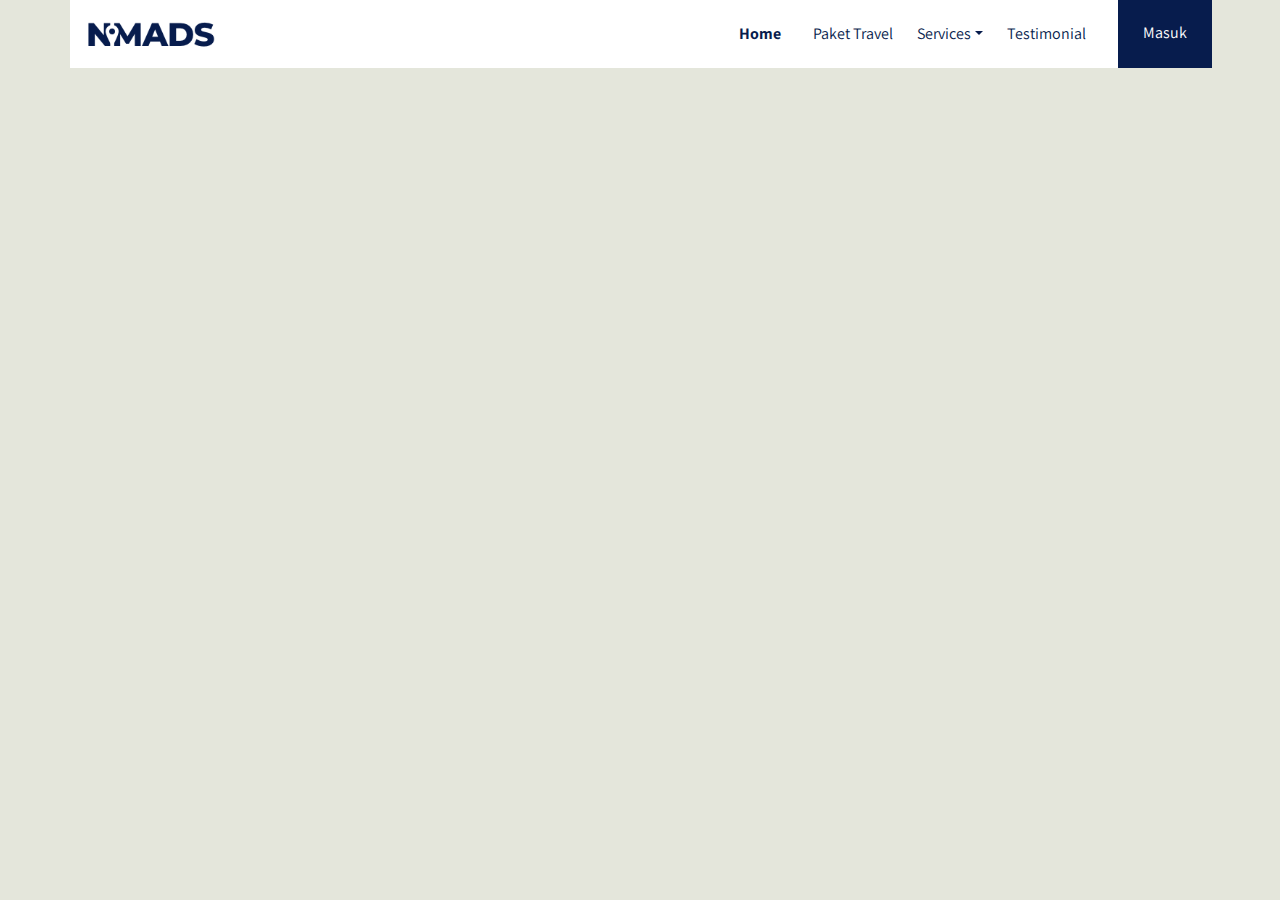
==== index.html @ 663cf674 "Complete Nav Home" ====
<!DOCTYPE html>
<html lang="en">
<head>
  <meta charset="UTF-8">
  <meta name="viewport" content="width=device-width, initial-scale=1.0">
  <title>Document</title>
  <link rel="stylesheet" href="frontend/libraries/bootstrap/css/bootstrap.css">

  <link href="https://fonts.googleapis.com/css2?family=Assistant:wght@200;300;400;500;600;700;800&family=Playfair+Display:ital,wght@0,400;0,500;0,600;0,700;0,800;0,900;1,400;1,500;1,600;1,700;1,800;1,900&display=swap" rel="stylesheet">

  <link rel="stylesheet" href="frontend/styles/main.css">
</head>
<body>

    <div class="container">
      <nav class="row navbar navbar-expand-lg navbar-light bg-white">
        <a href="#" class="navbar-brand">
          <img src="frontend/images/logo.png" alt="Logo NOMADS">
        </a>
        <button class="navbar-toggler navbar-toggler-right" type="button" data-toggle="collapse" data-target="#navb">
          <span class="navbar-toggler-icon"></span>
        </button>
        <div class="collapse navbar-collapse" id="navb">
          <ul class="navbar-nav ml-auto mr-3">
            <li class="nav-item mx-md-2">
              <a href="#" class="nav-link active">Home</a>
            </li>
            <li class="nav-item mx-md-2">
              <a href="#" class="nav-link">Paket Travel</a>
            </li>
            <li class="nav-item dropdown">
              <a href="#" class="nav-link dropdown-toggle" id="navbardrop" data-toggle="dropdown">Services</a>
              <div class="dropdown-menu">
                <a href="#" class="dropdown-item">Link</a>
                <a href="#" class="dropdown-item">Link</a>
                <a href="#" class="dropdown-item">Link</a>
              </div>
            </li>
            <li class="nav-item mx-md-2">
              <a href="#" class="nav-link">Testimonial</a>
            </li>
          </ul>

          <!-- Mobile Button -->
          <form class="form-inline d-sm-block d-md-none">
            <button class="btn btn-login my-2 my-sm-0">
              Masuk
            </button>
          </form>
          <!-- Dekstop Button -->
          <form class="form-inline my-2 my-lg-0 d-none d-md-block">
            <button class="btn btn-login btn-navbar-right my-2 my-sm-0 px-4">
              Masuk
            </button>
          </form>
        </div>
      </nav>
    </div>

  <script src="frontend/libraries/jquery/jquery-3.5.1.min.js"></script>
  <script src="frontend/libraries/bootstrap/js/bootstrap.js"></script>
  <script src="frontend/libraries/retina/retina.min.js"></script>
</body>
</html>
---- frontend/styles/main.css ----
body {
  background-color: #e4e6db;
  font-family: "Assistant", sans-serif;
  color: #071c4d;
}

.navbar-brand img {
  max-height: 40px;
}

.navbar-light .navbar-nav .nav-link {
  color: #071c4d;
}

.navbar-light .navbar-nav .nav-link.active {
  font-weight: bold;
  color: #071c4d;
}

.btn-navbar-right {
  margin-top: -10px !important;
  margin-bottom: -8px !important;
  margin-right: -18px !important;
  height: 70px;
  border-radius: 0;
}

.btn-login {
  background-color: #071c4d;
  color: #ffffff;
}

.btn-login:hover {
  background-color: #183987;
  color: #ffffff;
}
/*# sourceMappingURL=main.css.map */
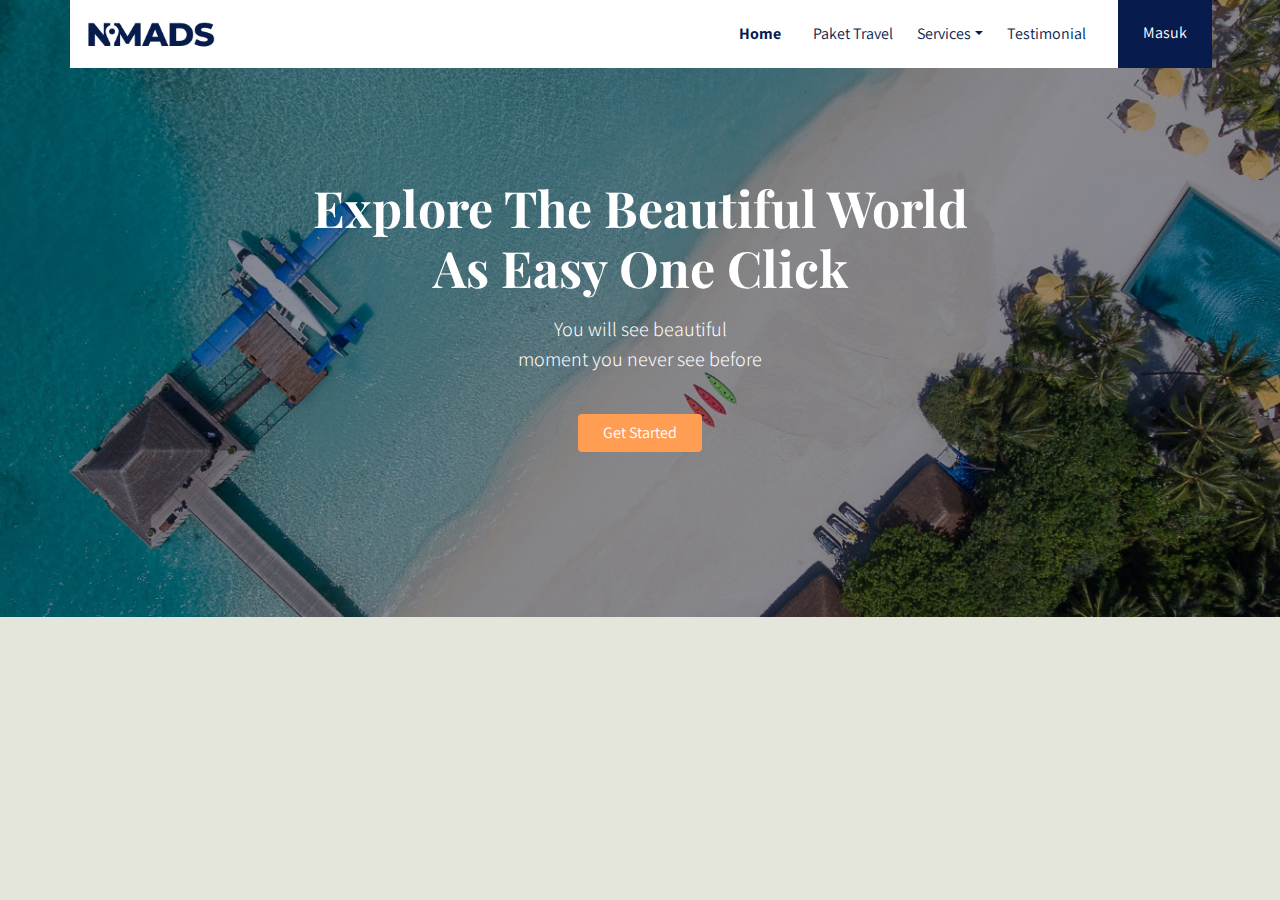
==== commit f3ceff05: "Header" ====
--- a/index.html
+++ b/index.html
@@ -12,50 +12,58 @@
 </head>
 <body>
 
-    <div class="container">
-      <nav class="row navbar navbar-expand-lg navbar-light bg-white">
-        <a href="#" class="navbar-brand">
-          <img src="frontend/images/logo.png" alt="Logo NOMADS">
-        </a>
-        <button class="navbar-toggler navbar-toggler-right" type="button" data-toggle="collapse" data-target="#navb">
-          <span class="navbar-toggler-icon"></span>
-        </button>
-        <div class="collapse navbar-collapse" id="navb">
-          <ul class="navbar-nav ml-auto mr-3">
-            <li class="nav-item mx-md-2">
-              <a href="#" class="nav-link active">Home</a>
-            </li>
-            <li class="nav-item mx-md-2">
-              <a href="#" class="nav-link">Paket Travel</a>
-            </li>
-            <li class="nav-item dropdown">
-              <a href="#" class="nav-link dropdown-toggle" id="navbardrop" data-toggle="dropdown">Services</a>
-              <div class="dropdown-menu">
-                <a href="#" class="dropdown-item">Link</a>
-                <a href="#" class="dropdown-item">Link</a>
-                <a href="#" class="dropdown-item">Link</a>
-              </div>
-            </li>
-            <li class="nav-item mx-md-2">
-              <a href="#" class="nav-link">Testimonial</a>
-            </li>
-          </ul>
+  <!-- Navbar -->
+  <div class="container">
+    <nav class="row navbar navbar-expand-lg navbar-light bg-white">
+      <a href="#" class="navbar-brand">
+        <img src="frontend/images/logo.png" alt="Logo NOMADS">
+      </a>
+      <button class="navbar-toggler navbar-toggler-right" type="button" data-toggle="collapse" data-target="#navb">
+        <span class="navbar-toggler-icon"></span>
+      </button>
+      <div class="collapse navbar-collapse" id="navb">
+        <ul class="navbar-nav ml-auto mr-3">
+          <li class="nav-item mx-md-2">
+            <a href="#" class="nav-link active">Home</a>
+          </li>
+          <li class="nav-item mx-md-2">
+            <a href="#" class="nav-link">Paket Travel</a>
+          </li>
+          <li class="nav-item dropdown">
+            <a href="#" class="nav-link dropdown-toggle" id="navbardrop" data-toggle="dropdown">Services</a>
+            <div class="dropdown-menu">
+              <a href="#" class="dropdown-item">Link</a>
+              <a href="#" class="dropdown-item">Link</a>
+              <a href="#" class="dropdown-item">Link</a>
+            </div>
+          </li>
+          <li class="nav-item mx-md-2">
+            <a href="#" class="nav-link">Testimonial</a>
+          </li>
+        </ul>
 
-          <!-- Mobile Button -->
-          <form class="form-inline d-sm-block d-md-none">
-            <button class="btn btn-login my-2 my-sm-0">
-              Masuk
-            </button>
-          </form>
-          <!-- Dekstop Button -->
-          <form class="form-inline my-2 my-lg-0 d-none d-md-block">
-            <button class="btn btn-login btn-navbar-right my-2 my-sm-0 px-4">
-              Masuk
-            </button>
-          </form>
-        </div>
-      </nav>
-    </div>
+        <!-- Mobile Button -->
+        <form class="form-inline d-sm-block d-md-none">
+          <button class="btn btn-login my-2 my-sm-0">
+            Masuk
+          </button>
+        </form>
+        <!-- Dekstop Button -->
+        <form class="form-inline my-2 my-lg-0 d-none d-md-block">
+          <button class="btn btn-login btn-navbar-right my-2 my-sm-0 px-4">
+            Masuk
+          </button>
+        </form>
+      </div>
+    </nav>
+  </div>
+
+  <!-- Header -->
+  <header class="text-center">
+    <h1>Explore The Beautiful World <br> As Easy One Click</h1>
+    <p class="mt-3">You will see beautiful <br> moment you never see before</p>
+    <a href="#" class="btn btn-get-started px-4 mt-4">Get Started</a>
+  </header>
 
   <script src="frontend/libraries/jquery/jquery-3.5.1.min.js"></script>
   <script src="frontend/libraries/bootstrap/js/bootstrap.js"></script>
--- a/frontend/styles/main.css
+++ b/frontend/styles/main.css
@@ -34,4 +34,36 @@
   background-color: #183987;
   color: #ffffff;
 }
+
+header {
+  padding: 180px 0 165px;
+  margin-top: -70px;
+  background-image: url("../images/header-background.jpg");
+  background-size: cover;
+}
+
+header h1, header p {
+  color: #ffffff;
+}
+
+header h1 {
+  font-size: 50px;
+  font-family: 'Playfair Display', serif;
+  font-weight: bold;
+}
+
+header p {
+  font-size: 20px;
+  font-weight: 300;
+}
+
+header .btn-get-started {
+  background-color: #FF9E53;
+  color: #ffffff;
+}
+
+header .btn-get-started:hover {
+  background-color: #FFAA69;
+  color: #ffffff;
+}
 /*# sourceMappingURL=main.css.map */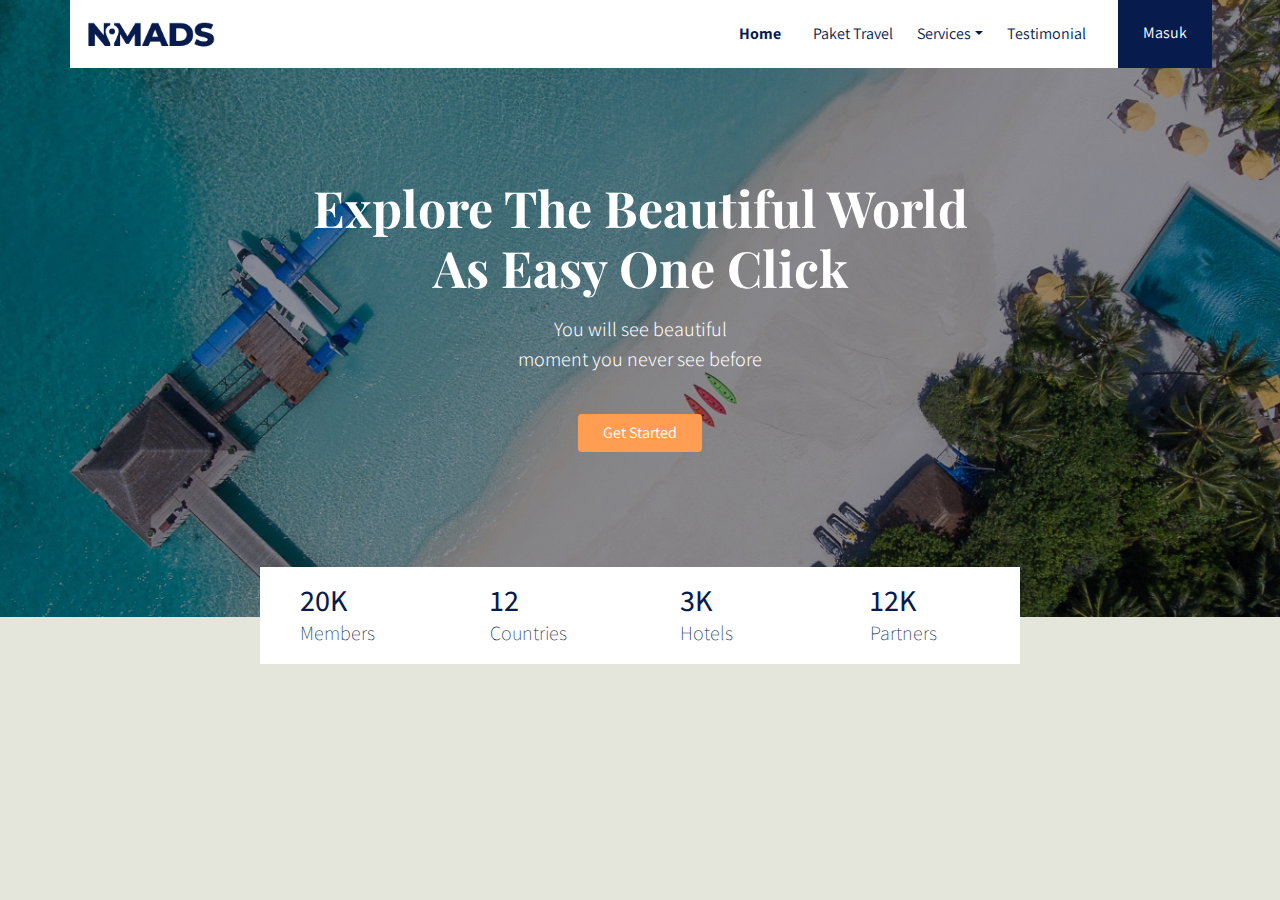
==== commit f963db52: "Statistik" ====
--- a/index.html
+++ b/index.html
@@ -65,6 +65,29 @@
     <a href="#" class="btn btn-get-started px-4 mt-4">Get Started</a>
   </header>
 
+  <main>
+    <div class="container">
+      <section class="section-stats row justify-content-center">
+        <div class="col-3 col-md-2 detail-stats">
+          <h2>20K</h2>
+          <p>Members</p>
+        </div>
+        <div class="col-3 col-md-2 detail-stats">
+          <h2>12</h2>
+          <p>Countries</p>
+        </div>
+        <div class="col-3 col-md-2 detail-stats">
+          <h2>3K</h2>
+          <p>Hotels</p>
+        </div>
+        <div class="col-3 col-md-2 detail-stats">
+          <h2>12K</h2>
+          <p>Partners</p>
+        </div>
+      </section>
+    </div>
+  </main>
+
   <script src="frontend/libraries/jquery/jquery-3.5.1.min.js"></script>
   <script src="frontend/libraries/bootstrap/js/bootstrap.js"></script>
   <script src="frontend/libraries/retina/retina.min.js"></script>
--- a/frontend/styles/main.css
+++ b/frontend/styles/main.css
@@ -66,4 +66,24 @@
   background-color: #FFAA69;
   color: #ffffff;
 }
+
+.section-stats {
+  margin-top: -50px;
+}
+
+.section-stats .detail-stats {
+  background-color: #ffffff;
+  padding-top: 15px;
+  padding-left: 40px;
+}
+
+.section-stats h2 {
+  font-size: 30px;
+  margin-bottom: 0;
+}
+
+.section-stats p {
+  font-size: 20px;
+  font-weight: lighter;
+}
 /*# sourceMappingURL=main.css.map */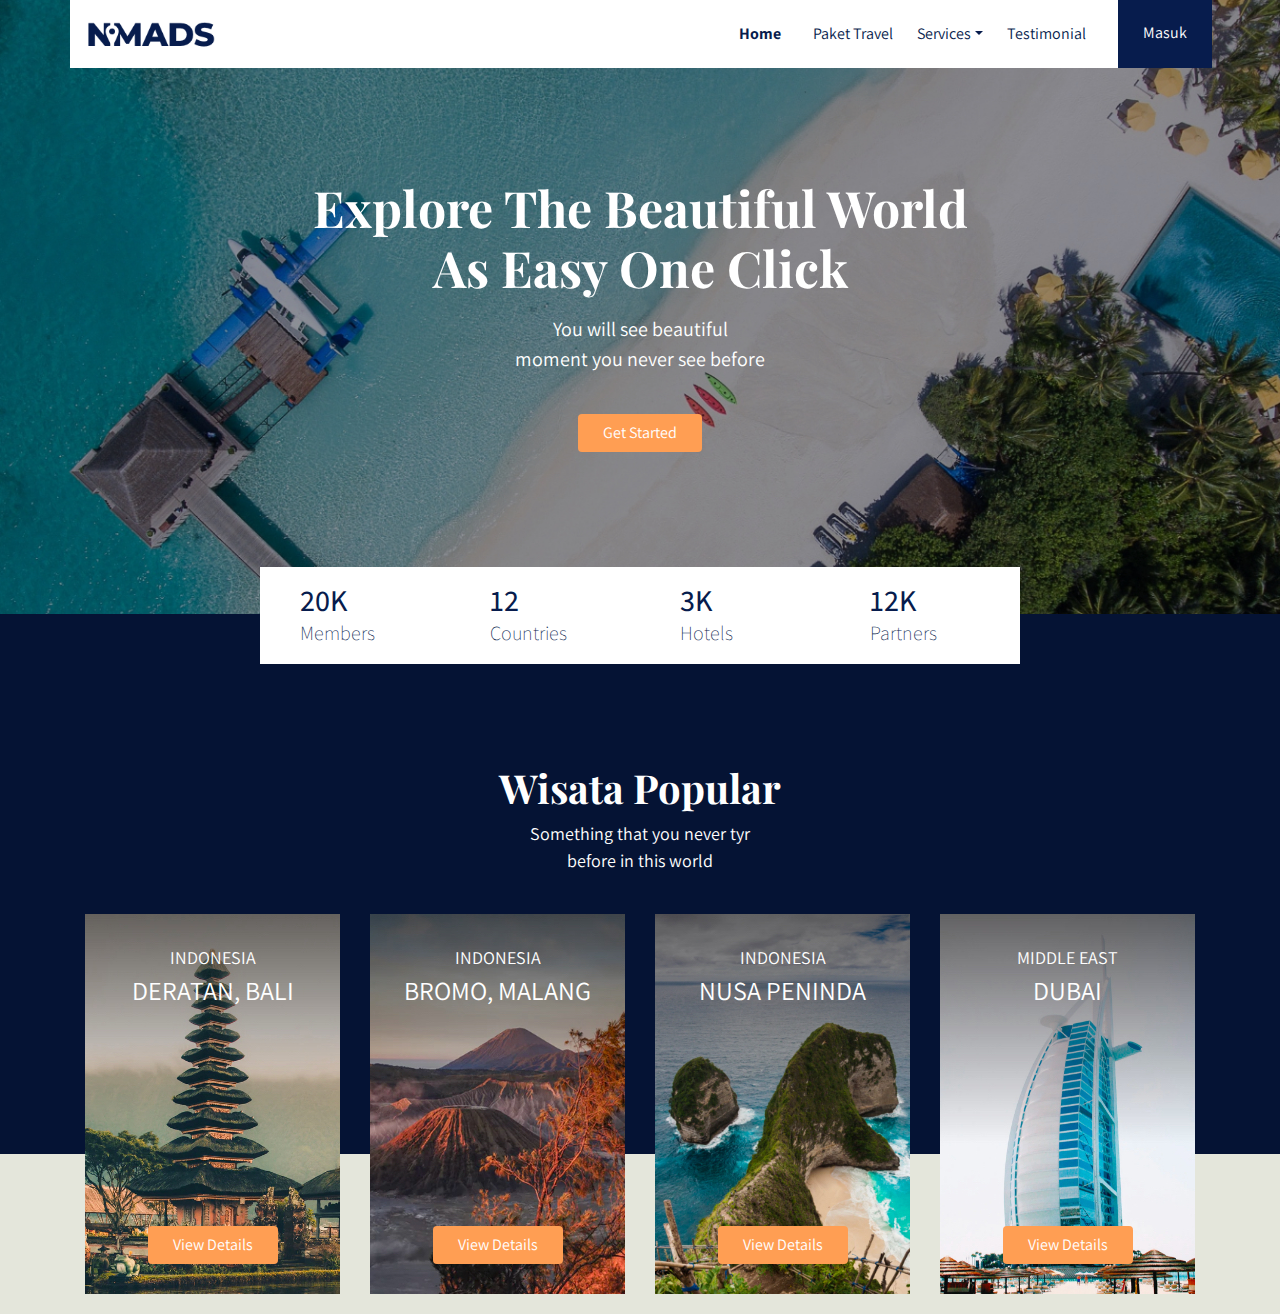
==== commit b06e2050: "Wisata Popular" ====
--- a/index.html
+++ b/index.html
@@ -86,6 +86,59 @@
         </div>
       </section>
     </div>
+
+    <section class="section-popular" id="popular">
+      <div class="container">
+        <div class="row">
+          <div class="col text-center section-popular-heading">
+            <h2>Wisata Popular</h2>
+            <p>Something that you never tyr <br>before in this world</p>
+          </div>
+        </div>
+      </div>
+    </section>
+    <section class="section-popular-content">
+      <div class="container">
+        <div class="row section-popular-travel justify-content-center">
+          <div class="col-sm-6 col-md-4 col-lg-3">
+            <div class="card-travel text-center d-flex flex-column" style="background-image: url('frontend/images/travel-1.jpg');">
+              <div class="travel-country">INDONESIA</div>
+              <div class="travel-location">DERATAN, BALI</div>
+              <div class="travel-button mt-auto">
+                <a href="#" class="btn btn-travel-details px-4">View Details</a>
+              </div>
+            </div>
+          </div>
+          <div class="col-sm-6 col-md-4 col-lg-3">
+            <div class="card-travel text-center d-flex flex-column" style="background-image: url('frontend/images/travel-2.jpg');">
+              <div class="travel-country">INDONESIA</div>
+              <div class="travel-location">BROMO, MALANG</div>
+              <div class="travel-button mt-auto">
+                <a href="#" class="btn btn-travel-details px-4">View Details</a>
+              </div>
+            </div>
+          </div>
+          <div class="col-sm-6 col-md-4 col-lg-3">
+            <div class="card-travel text-center d-flex flex-column" style="background-image: url('frontend/images/travel-3.jpg');">
+              <div class="travel-country">INDONESIA</div>
+              <div class="travel-location">NUSA PENINDA</div>
+              <div class="travel-button mt-auto">
+                <a href="#" class="btn btn-travel-details px-4">View Details</a>
+              </div>
+            </div>
+          </div>
+          <div class="col-sm-6 col-md-4 col-lg-3">
+            <div class="card-travel text-center d-flex flex-column" style="background-image: url('frontend/images/travel-4.jpg');">
+              <div class="travel-country">MIDDLE EAST</div>
+              <div class="travel-location">DUBAI</div>
+              <div class="travel-button mt-auto">
+                <a href="#" class="btn btn-travel-details px-4">View Details</a>
+              </div>
+            </div>
+          </div>
+        </div>
+      </div>
+    </section>
   </main>
 
   <script src="frontend/libraries/jquery/jquery-3.5.1.min.js"></script>
--- a/frontend/styles/main.css
+++ b/frontend/styles/main.css
@@ -54,7 +54,6 @@
 
 header p {
   font-size: 20px;
-  font-weight: 300;
 }
 
 header .btn-get-started {
@@ -86,4 +85,58 @@
   font-size: 20px;
   font-weight: lighter;
 }
+
+.section-popular {
+  min-height: 540px;
+  background-color: #051334;
+  margin-top: -50px;
+  margin-bottom: -240px;
+}
+
+.section-popular .section-popular-heading {
+  margin-top: 150px;
+}
+
+.section-popular .section-popular-heading h2, .section-popular .section-popular-heading p {
+  color: #ffffff;
+}
+
+.section-popular .section-popular-heading h2 {
+  font-size: 40px;
+  font-weight: bold;
+  font-family: 'Playfair Display', serif;
+}
+
+.section-popular .section-popular-heading p {
+  font-size: 18px;
+}
+
+.section-popular-content .section-popular-travel .card-travel {
+  min-height: 380px;
+  background-color: #ddd;
+  color: #ffffff;
+  background-size: cover;
+  padding: 30px;
+  margin-bottom: 20px;
+}
+
+.section-popular-content .section-popular-travel .travel-country {
+  font-size: 18px;
+  color: #ffffff;
+}
+
+.section-popular-content .section-popular-travel .travel-location {
+  font-size: 26px;
+  color: #ffffff;
+}
+
+.section-popular-content .section-popular-travel .travel-button .btn-travel-details {
+  background-color: #ff9e53;
+  color: #ffffff;
+}
+
+.section-popular-content .section-popular-travel .travel-button .btn-travel-details:hover {
+  background-color: #ffae6f;
+  color: #ffffff;
+}
 /*# sourceMappingURL=main.css.map */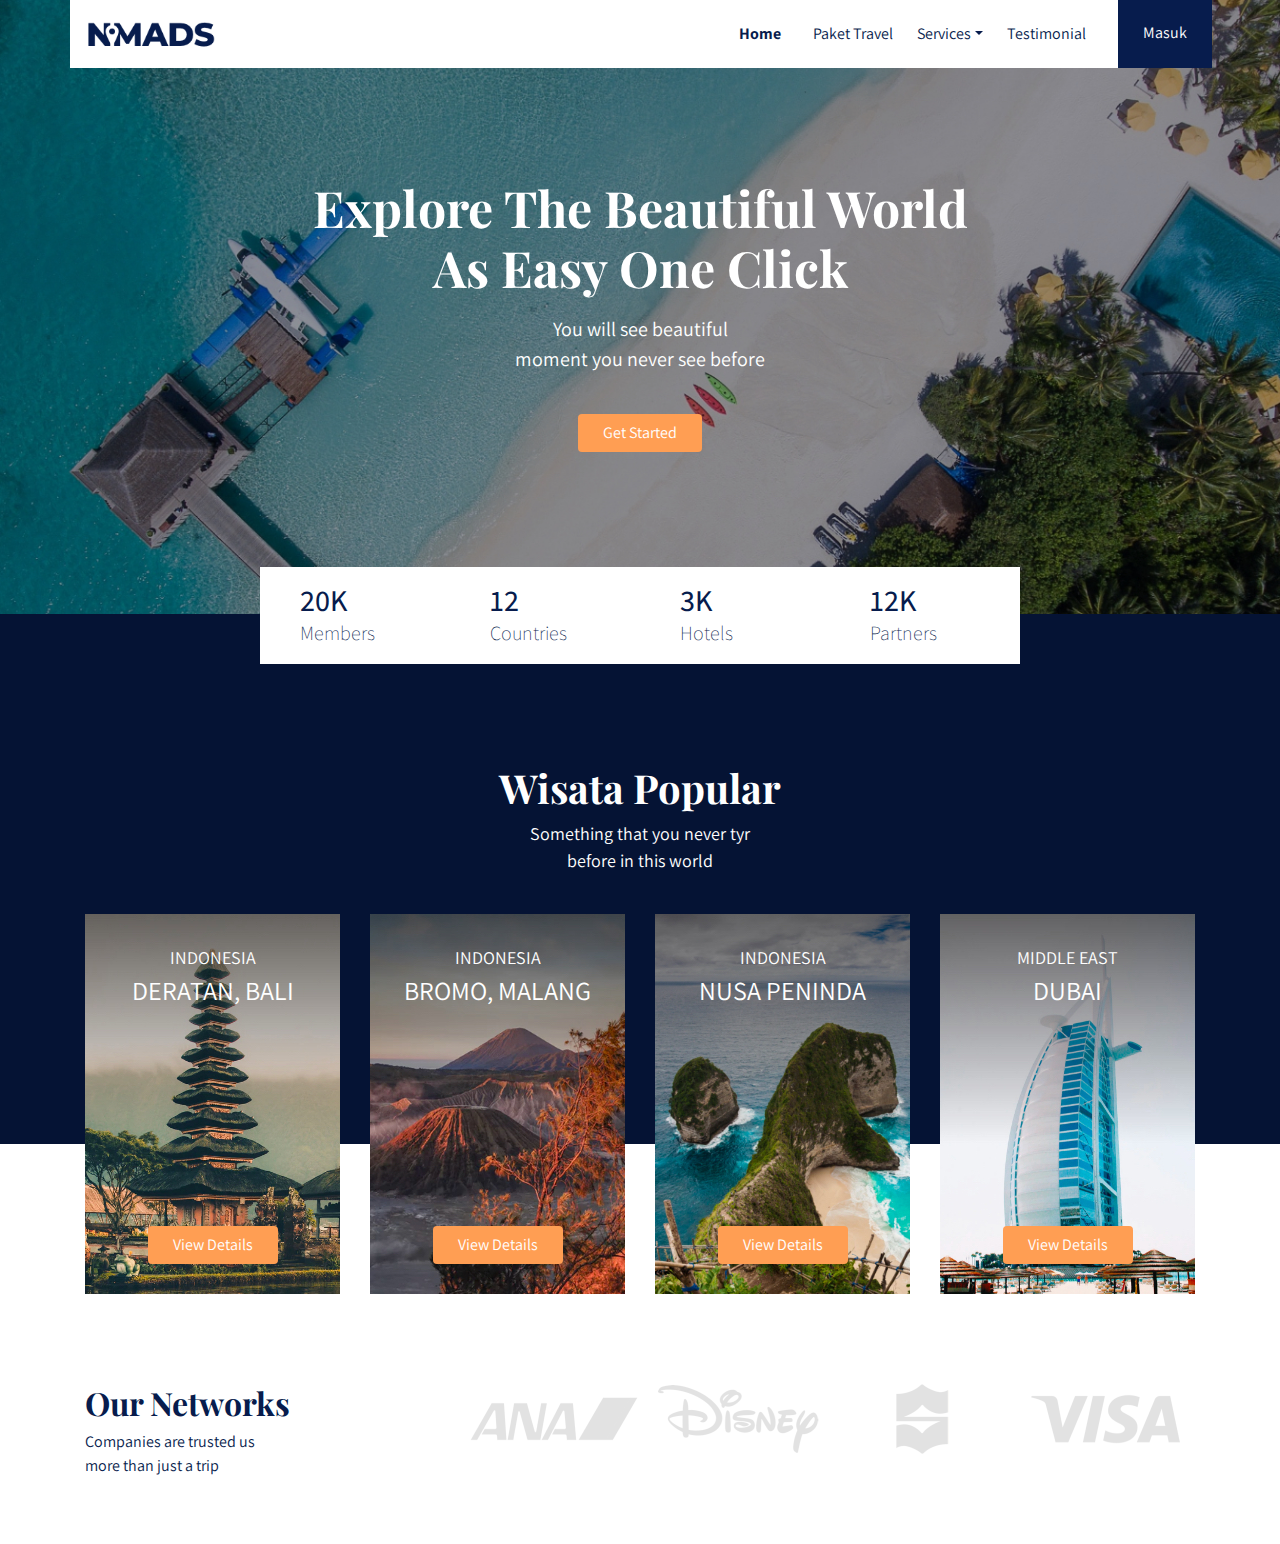
==== commit 81927a2d: "Networks" ====
--- a/index.html
+++ b/index.html
@@ -97,6 +97,7 @@
         </div>
       </div>
     </section>
+
     <section class="section-popular-content">
       <div class="container">
         <div class="row section-popular-travel justify-content-center">
@@ -139,6 +140,20 @@
         </div>
       </div>
     </section>
+
+    <section class="section-networks">
+      <div class="container">
+        <div class="row">
+          <div class="col-md-4">
+            <h2>Our Networks</h2>
+            <p>Companies are trusted us <br>more than just a trip</p>
+          </div>
+          <div class="col-md-8 text-center">
+            <img src="frontend/images/partner.png" alt="Logo Partner" class="img-partner">
+          </div>
+        </div>
+      </div>
+    </section>
   </main>
 
   <script src="frontend/libraries/jquery/jquery-3.5.1.min.js"></script>
--- a/frontend/styles/main.css
+++ b/frontend/styles/main.css
@@ -139,4 +139,20 @@
   background-color: #ffae6f;
   color: #ffffff;
 }
+
+.section-networks {
+  background-color: #ffffff;
+  margin-top: -170px;
+  padding-top: 240px;
+  padding-bottom: 50px;
+}
+
+.section-networks h2 {
+  font-family: 'Playfair Display', serif;
+  font-weight: bold;
+}
+
+.section-networks img {
+  max-width: 100%;
+}
 /*# sourceMappingURL=main.css.map */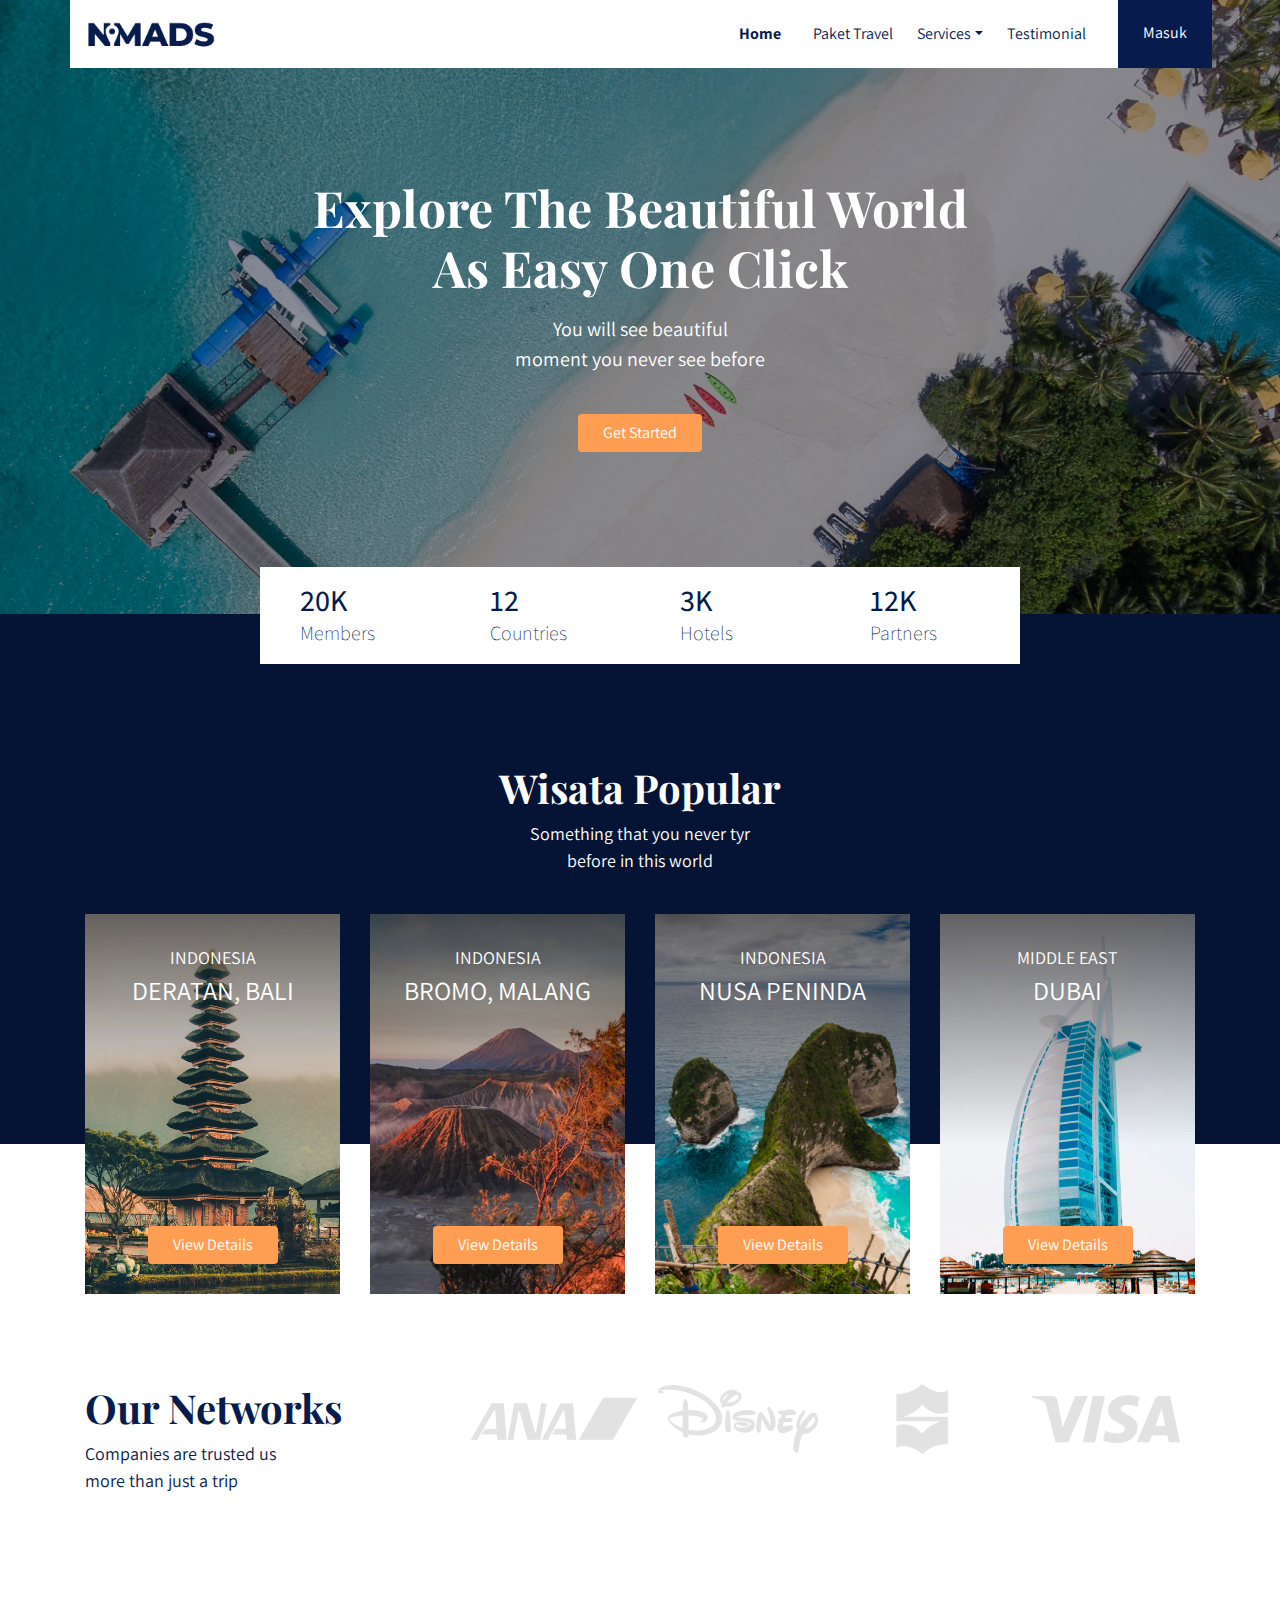
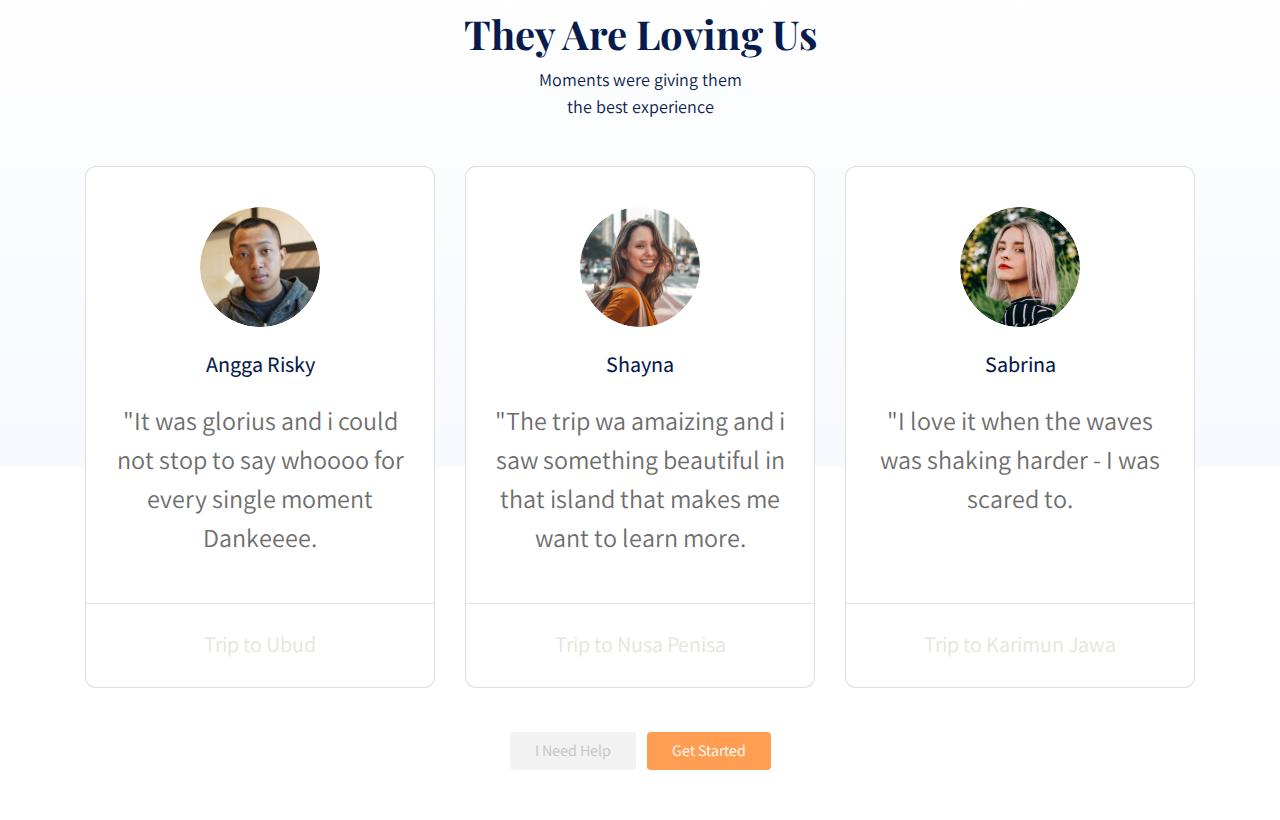
==== commit 1141c863: "Testimonial" ====
--- a/index.html
+++ b/index.html
@@ -98,7 +98,7 @@
       </div>
     </section>
 
-    <section class="section-popular-content">
+    <section class="section-popular-content" id="popularTravel">
       <div class="container">
         <div class="row section-popular-travel justify-content-center">
           <div class="col-sm-6 col-md-4 col-lg-3">
@@ -141,7 +141,7 @@
       </div>
     </section>
 
-    <section class="section-networks">
+    <section class="section-networks" id="networks">
       <div class="container">
         <div class="row">
           <div class="col-md-4">
@@ -150,6 +150,65 @@
           </div>
           <div class="col-md-8 text-center">
             <img src="frontend/images/partner.png" alt="Logo Partner" class="img-partner">
+          </div>
+        </div>
+      </div>
+    </section>
+
+    <section class="section-testimonial-heading" id="testimonialHeading">
+      <div class="container">
+        <div class="row">
+          <div class="col text-center">
+            <h2>They Are Loving Us</h2>
+            <p>Moments were giving them <br>the best experience</p>
+          </div>
+        </div>
+      </div>
+    </section>
+
+    <section class="section-tetimonial-content" id="testimonialContent">
+      <div class="container">
+        <div class="section-popular-travel row justify-content-center">
+          <div class="col-sm-6 col-ms-6 col-lg-4">
+            <div class="card card-testimonial text-center">
+              <div class="testimonial-content">
+                <img src="frontend/images/avatar-1.png" alt="User" class="mb-4 rounded-circle">
+                <h3 class="mb-4">Angga Risky</h3>
+                <p class="testimonial">"It was glorius and i could not stop to say whoooo for every single moment Dankeeee.</p>
+              </div>
+              <hr>
+              <p class="trip-to mt-2">Trip to Ubud</p>
+            </div>
+          </div>
+          <div class="col-sm-6 col-ms-6 col-lg-4">
+            <div class="card card-testimonial text-center">
+              <div class="testimonial-content">
+                <img src="frontend/images/avatar-2.png" alt="User" class="mb-4 rounded-circle">
+                <h3 class="mb-4">Shayna</h3>
+                <p class="testimonial">"The trip wa amaizing and i saw something beautiful in that island that makes me want to learn more.</p>
+              </div>
+              <hr>
+              <p class="trip-to mt-2">Trip to Nusa Penisa</p>
+            </div>
+          </div>
+          <div class="col-sm-6 col-ms-6 col-lg-4">
+            <div class="card card-testimonial text-center">
+              <div class="testimonial-content">
+                <img src="frontend/images/avatar-3.png" alt="User" class="mb-4 rounded-circle">
+                <h3 class="mb-4">Sabrina</h3>
+                <p class="testimonial">"I love it when the waves was shaking harder - I was scared to.</p>
+              </div>
+              <hr>
+              <p class="trip-to mt-2">Trip to Karimun Jawa</p>
+            </div>
+          </div>
+        </div>
+        <div class="row">
+          <div class="col-12 text-center">
+            <a href="#" class="btn btn-need-help px-4 mt-4 mx-1">I Need Help</a>
+            <a href="#" class="btn btn-get-started px-4 mt-4 mx-1">
+              Get Started
+            </a>
           </div>
         </div>
       </div>
--- a/frontend/styles/main.css
+++ b/frontend/styles/main.css
@@ -1,5 +1,5 @@
 body {
-  background-color: #e4e6db;
+  background-color: #fff;
   font-family: "Assistant", sans-serif;
   color: #071c4d;
 }
@@ -150,9 +150,89 @@
 .section-networks h2 {
   font-family: 'Playfair Display', serif;
   font-weight: bold;
+  font-size: 40px;
+}
+
+.section-networks p {
+  font-size: 18px;
 }
 
 .section-networks img {
   max-width: 100%;
 }
+
+.section-testimonial-heading {
+  background: -webkit-gradient(linear, left top, left bottom, from(#fff), to(#f7f9ff));
+  background: linear-gradient(#fff 0%, #f7f9ff 100%);
+  padding-top: 50px;
+  min-height: 506px;
+}
+
+.section-testimonial-heading h2 {
+  font-family: 'Playfair Display', serif;
+  font-size: 40px;
+  font-weight: bold;
+}
+
+.section-testimonial-heading p {
+  font-size: 18px;
+}
+
+.section-tetimonial-content {
+  margin-top: -300px;
+  padding-bottom: 50px;
+}
+
+.section-tetimonial-content .card-testimonial {
+  padding: 40px 20px 10px;
+  border-radius: 11px;
+  margin-bottom: 20px;
+}
+
+.section-tetimonial-content .testimonial-content {
+  min-height: 380px;
+}
+
+.section-tetimonial-content h3 {
+  font-size: 22px;
+}
+
+.section-tetimonial-content .testimonial {
+  font-weight: 200px;
+  font-size: 26px;
+  color: #6e6e6e;
+  min-height: 160px;
+}
+
+.section-tetimonial-content .trip-to {
+  font-weight: normal;
+  font-size: 22px;
+  color: #e4e6db;
+}
+
+.section-tetimonial-content hr {
+  margin-left: -20px;
+  margin-right: -20px;
+}
+
+.section-tetimonial-content .btn-get-started {
+  background-color: #ff9e53;
+  color: #ffffff;
+}
+
+.section-tetimonial-content .btn-get-started:hover {
+  background-color: #ffae6f;
+  color: #ffffff;
+}
+
+.section-tetimonial-content .btn-need-help {
+  background-color: #f2f2f2;
+  color: #c3c3c3;
+}
+
+.section-tetimonial-content .btn-need-help:hove {
+  background-color: #fafafa;
+  -webkit-columns: #c3c3c3;
+          columns: #c3c3c3;
+}
 /*# sourceMappingURL=main.css.map */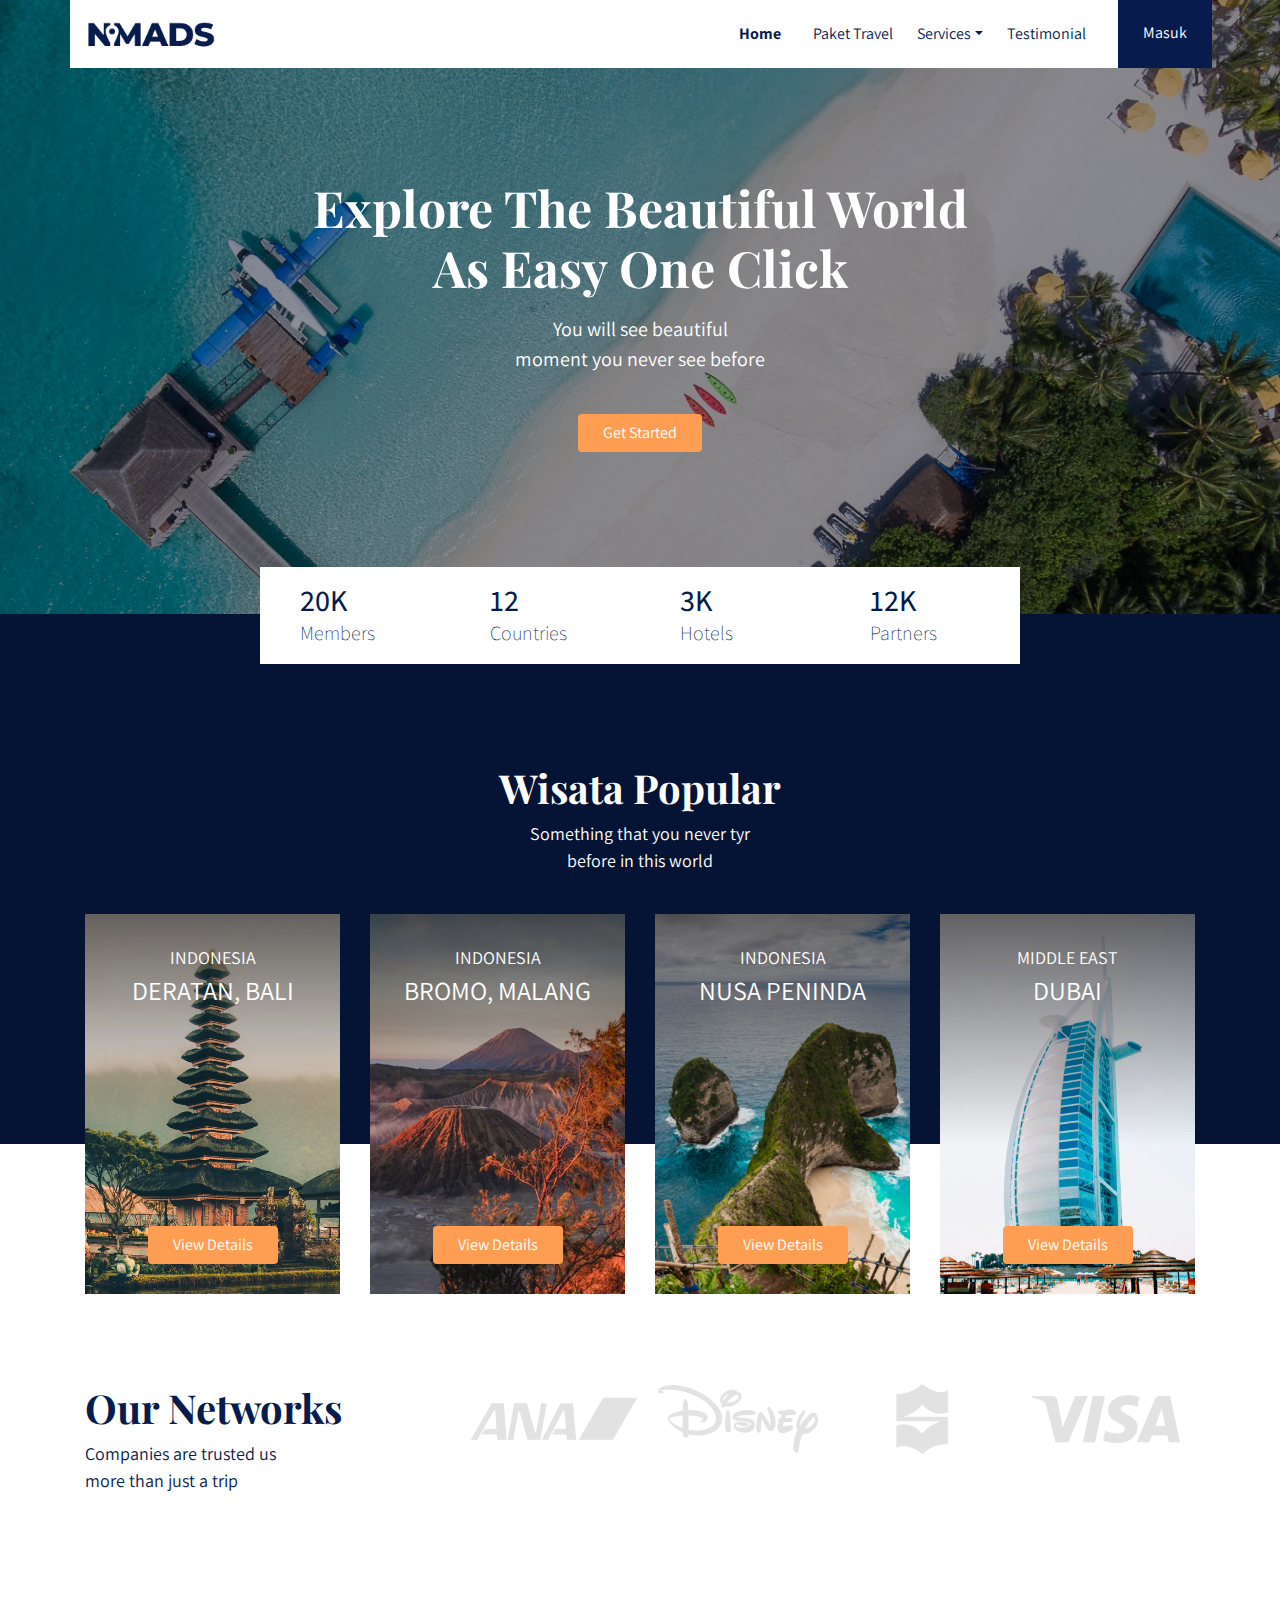
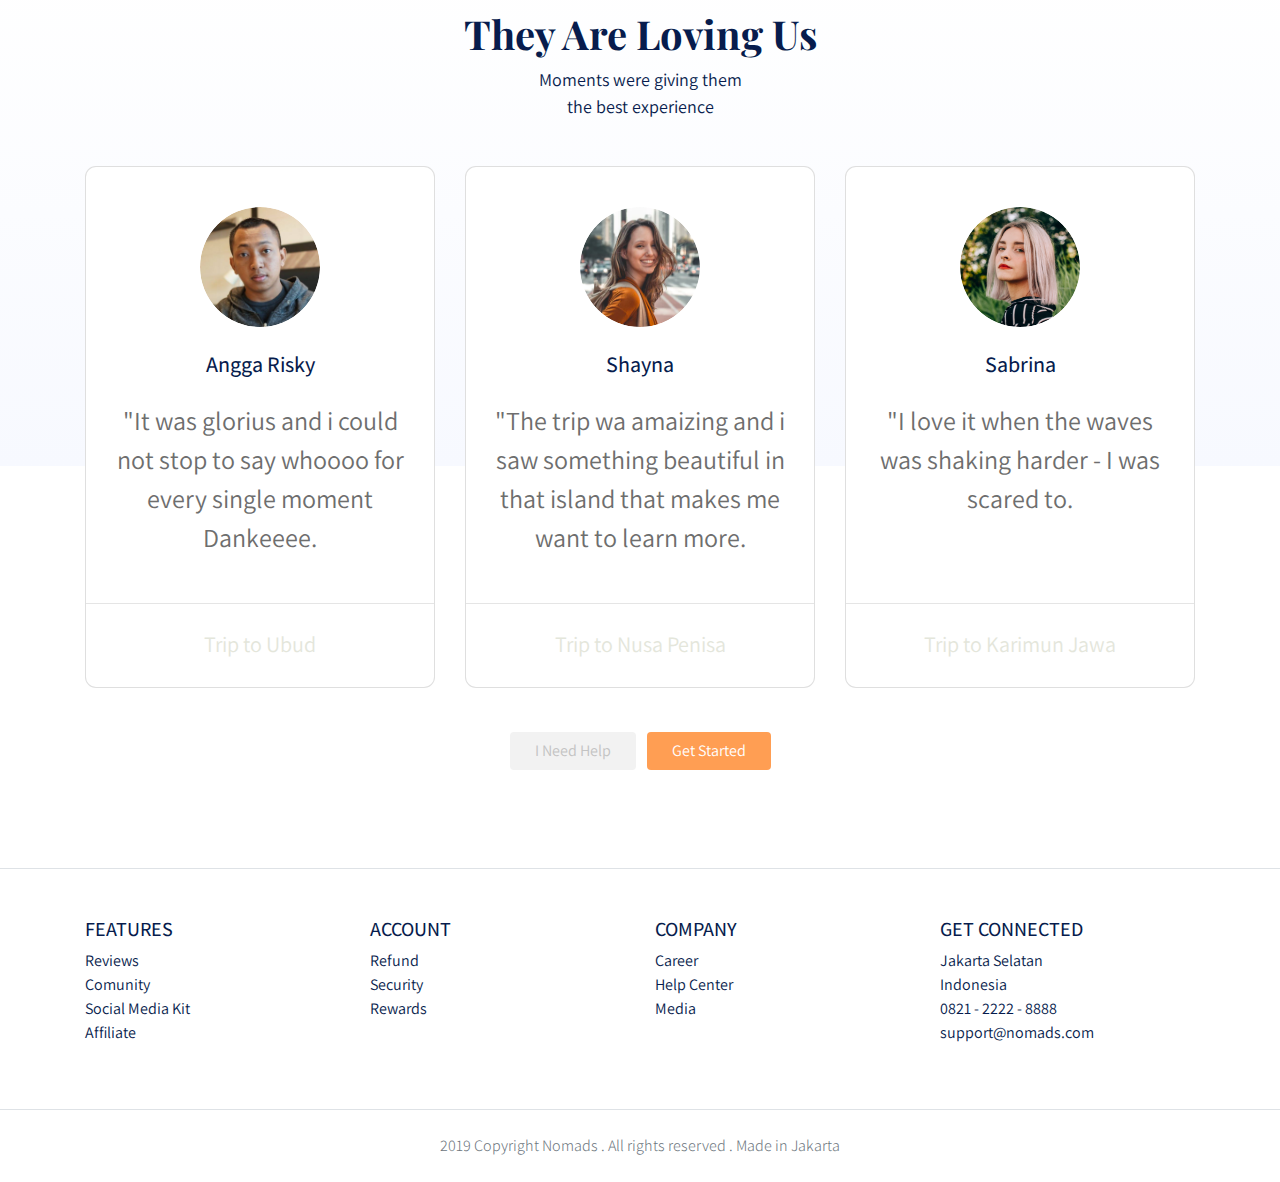
==== commit 62f6ae71: "Footer" ====
--- a/index.html
+++ b/index.html
@@ -215,6 +215,58 @@
     </section>
   </main>
 
+  <footer class="section-footer mt-5 mb-4 border-top">
+    <div class="container pt-5 pb-5">
+      <div class="row justify-content-center">
+        <div class="col-12">
+          <div class="row">
+            <div class="col-12 col-lg-3">
+              <h5>FEATURES</h5>
+              <ul class="list-unstyled">
+                <li><a href="#">Reviews</a></li>
+                <li><a href="#">Comunity</a></li>
+                <li><a href="#">Social Media Kit</a></li>
+                <li><a href="#">Affiliate</a></li>
+              </ul>
+            </div>
+            <div class="col-12 col-lg-3">
+              <h5>ACCOUNT</h5>
+              <ul class="list-unstyled">
+                <li><a href="#">Refund</a></li>
+                <li><a href="#">Security</a></li>
+                <li><a href="#">Rewards</a></li>
+              </ul>
+            </div>
+            <div class="col-12 col-lg-3">
+              <h5>COMPANY</h5>
+              <ul class="list-unstyled">
+                <li><a href="#">Career</a></li>
+                <li><a href="#">Help Center</a></li>
+                <li><a href="#">Media</a></li>
+              </ul>
+            </div>
+            <div class="col-12 col-lg-3">
+              <h5>GET CONNECTED</h5>
+              <ul class="list-unstyled">
+                <li><a href="#">Jakarta Selatan</a></li>
+                <li><a href="#">Indonesia</a></li>
+                <li><a href="#">0821 - 2222 - 8888</a></li>
+                <li><a href="#">support@nomads.com</a></li>
+              </ul>
+            </div>
+          </div>
+        </div>
+      </div>
+    </div>
+    <div class="container-fluid">
+      <div class="row border-top justify-content-center align-items-center pt-4">
+        <div class="col-auto  text-muted font-weight-light">
+          2019 Copyright Nomads . All rights reserved . Made in Jakarta
+        </div>
+      </div>
+    </div>
+  </footer>
+
   <script src="frontend/libraries/jquery/jquery-3.5.1.min.js"></script>
   <script src="frontend/libraries/bootstrap/js/bootstrap.js"></script>
   <script src="frontend/libraries/retina/retina.min.js"></script>
--- a/frontend/styles/main.css
+++ b/frontend/styles/main.css
@@ -235,4 +235,8 @@
   -webkit-columns: #c3c3c3;
           columns: #c3c3c3;
 }
+
+.section-footer a {
+  color: #071c4d;
+}
 /*# sourceMappingURL=main.css.map */